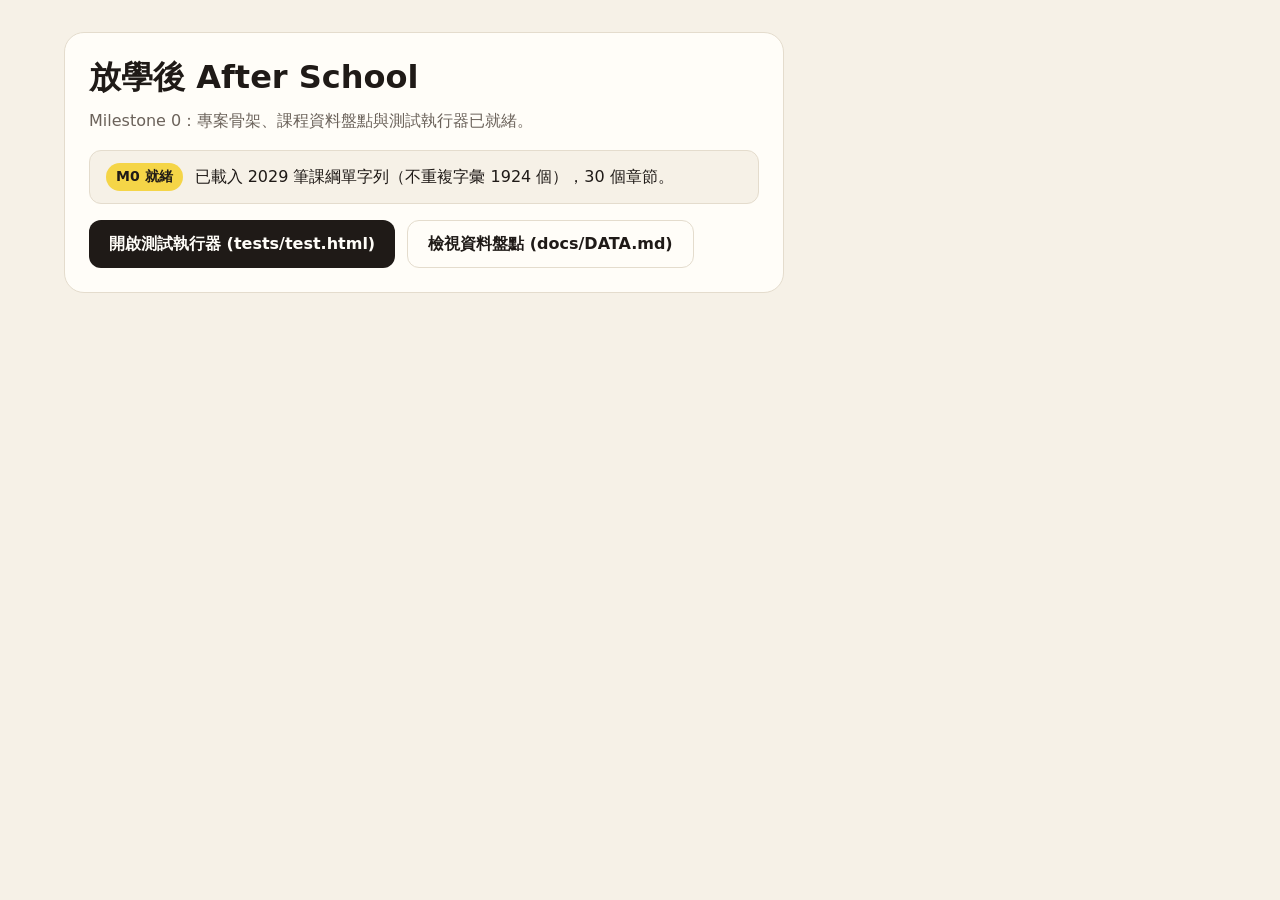
==== index.html @ 0b9426e1 "chore: setup M0 project structure, data audit, and test runner" ====
<!doctype html>
<html lang="zh-Hant">
<head>
  <meta charset="utf-8">
  <meta name="viewport" content="width=device-width, initial-scale=1">
  <title>放學後 After School</title>
  <style>
    :root {
      --bg: #F6F1E7;
      --surface: #FFFDF8;
      --ink: #1F1A17;
      --muted: #6B625A;
      --line: #E4DCCD;
      --highlight: #F5D547;
      --correct: #2F7A4B;
      --wrong: #C2412D;
    }

    *, *::before, *::after {
      box-sizing: border-box;
    }

    body {
      margin: 0;
      min-height: 100dvh;
      background: var(--bg);
      color: var(--ink);
      font-family: system-ui, "Noto Sans TC", "Microsoft JhengHei", "PingFang TC", sans-serif;
      font-size: 16px;
      line-height: 1.7;
    }

    .shell {
      width: 100%;
      max-width: 1200px;
      margin: 0 auto;
      padding: 24px 16px 48px;
    }

    .card {
      background: var(--surface);
      border: 1px solid var(--line);
      border-radius: 20px;
      padding: 24px;
      max-width: 720px;
    }

    h1 {
      margin: 0 0 8px;
      font-size: clamp(24px, 3vw, 32px);
      line-height: 1.3;
      text-wrap: balance;
    }

    .muted {
      color: var(--muted);
      margin: 0 0 16px;
    }

    .status-row {
      display: flex;
      flex-wrap: wrap;
      gap: 12px;
      align-items: center;
      padding: 12px 16px;
      border: 1px solid var(--line);
      border-radius: 12px;
      margin-bottom: 16px;
      background: var(--bg);
    }

    .badge {
      display: inline-block;
      padding: 2px 10px;
      border-radius: 999px;
      font-size: 14px;
      font-weight: 600;
      background: var(--highlight);
      color: var(--ink);
    }

    .actions {
      display: flex;
      flex-wrap: wrap;
      gap: 12px;
      margin-top: 16px;
    }

    a.btn {
      display: inline-flex;
      align-items: center;
      min-height: 48px;
      padding: 0 20px;
      border-radius: 12px;
      font-weight: 600;
      text-decoration: none;
      background: var(--ink);
      color: var(--surface);
    }

    a.btn.secondary {
      background: transparent;
      color: var(--ink);
      border: 1px solid var(--line);
    }

    a.btn:focus-visible {
      outline: 3px solid var(--highlight);
      outline-offset: 2px;
    }

    @media (min-width: 768px) {
      .shell {
        padding: 32px 24px 64px;
      }
    }
  </style>
</head>
<body>
  <main id="app" class="shell">
    <section class="card">
      <h1>放學後 After School</h1>
      <p class="muted">放學後，才是真正的英文課。正在載入課程資料…</p>
    </section>
  </main>

  <script src="./data/english-2000-data.js"></script>
  <script type="module" src="./js/main.js"></script>
</body>
</html>
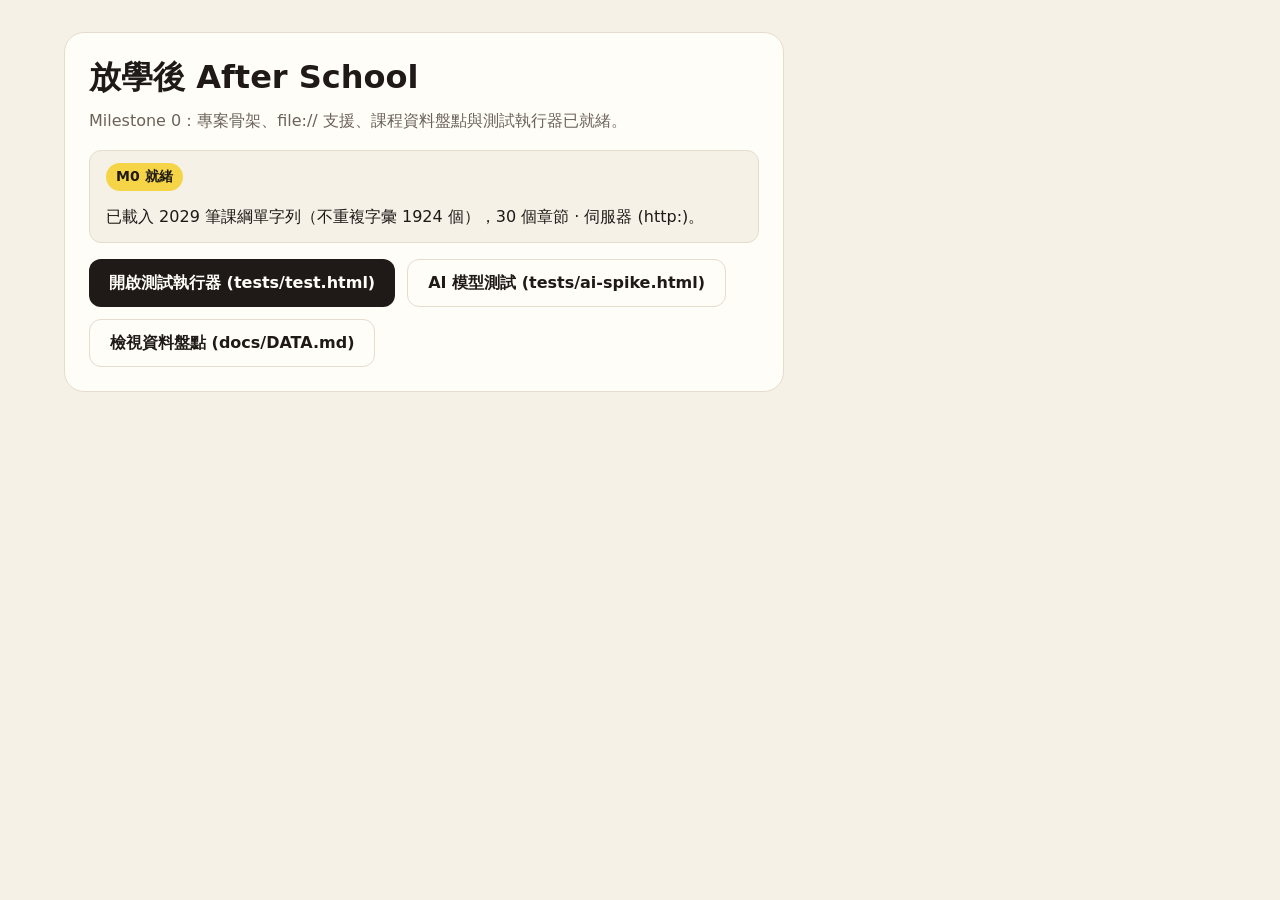
==== commit 0fd3b63c: "refactor: support file:// double-click loading and add Blob Worker AI cache spike" ====
--- a/index.html
+++ b/index.html
@@ -125,6 +125,6 @@
   </main>
 
   <script src="./data/english-2000-data.js"></script>
-  <script type="module" src="./js/main.js"></script>
+  <script src="./js/main.js"></script>
 </body>
 </html>
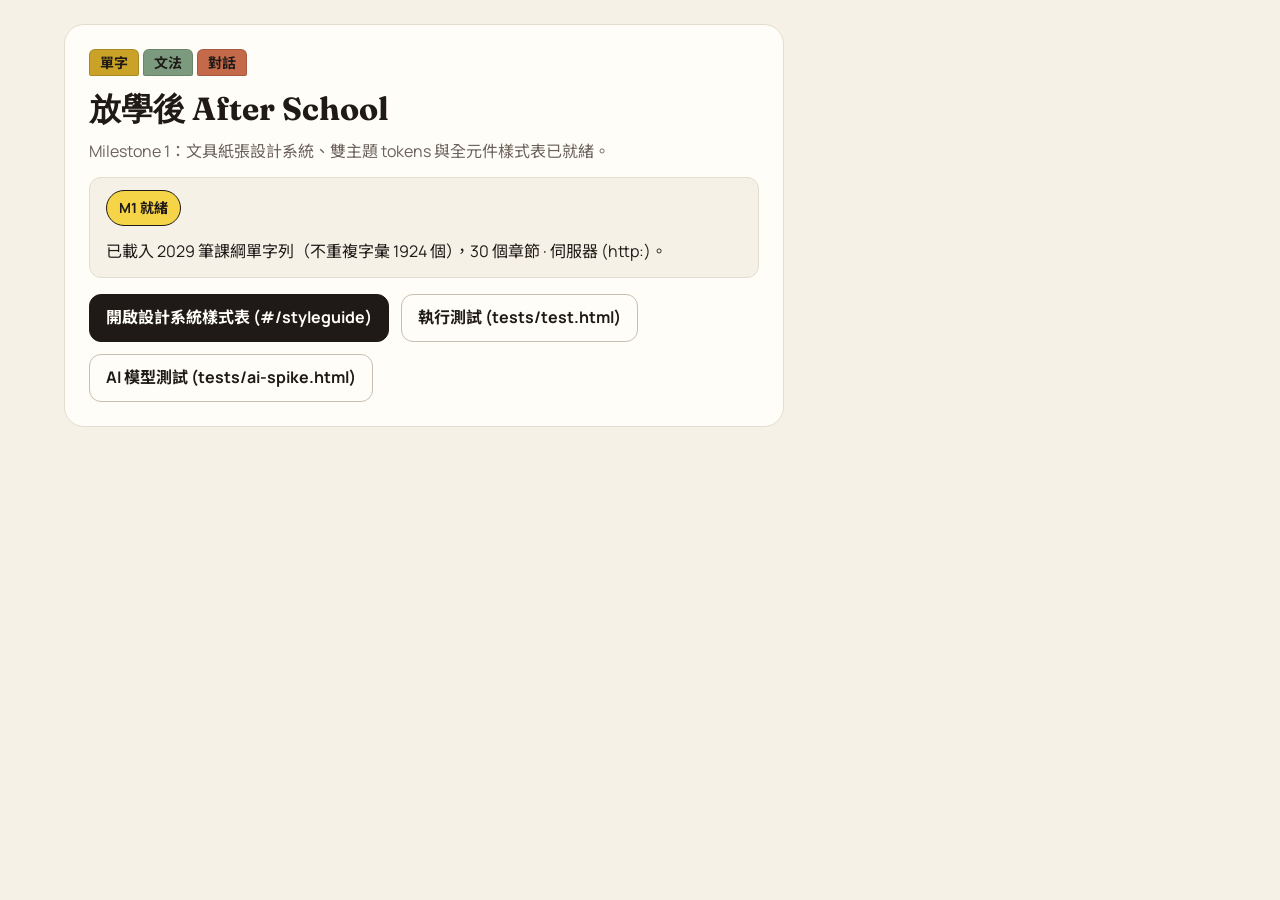
==== commit 396085e8: "feat(m1): implement stationery design system, dual themes, components, and #/styleguide" ====
--- a/index.html
+++ b/index.html
@@ -1,130 +1,29 @@
 <!doctype html>
-<html lang="zh-Hant">
+<html lang="zh-Hant" data-theme="light">
 <head>
   <meta charset="utf-8">
   <meta name="viewport" content="width=device-width, initial-scale=1">
   <title>放學後 After School</title>
-  <style>
-    :root {
-      --bg: #F6F1E7;
-      --surface: #FFFDF8;
-      --ink: #1F1A17;
-      --muted: #6B625A;
-      --line: #E4DCCD;
-      --highlight: #F5D547;
-      --correct: #2F7A4B;
-      --wrong: #C2412D;
-    }
-
-    *, *::before, *::after {
-      box-sizing: border-box;
-    }
-
-    body {
-      margin: 0;
-      min-height: 100dvh;
-      background: var(--bg);
-      color: var(--ink);
-      font-family: system-ui, "Noto Sans TC", "Microsoft JhengHei", "PingFang TC", sans-serif;
-      font-size: 16px;
-      line-height: 1.7;
-    }
-
-    .shell {
-      width: 100%;
-      max-width: 1200px;
-      margin: 0 auto;
-      padding: 24px 16px 48px;
-    }
-
-    .card {
-      background: var(--surface);
-      border: 1px solid var(--line);
-      border-radius: 20px;
-      padding: 24px;
-      max-width: 720px;
-    }
-
-    h1 {
-      margin: 0 0 8px;
-      font-size: clamp(24px, 3vw, 32px);
-      line-height: 1.3;
-      text-wrap: balance;
-    }
-
-    .muted {
-      color: var(--muted);
-      margin: 0 0 16px;
-    }
-
-    .status-row {
-      display: flex;
-      flex-wrap: wrap;
-      gap: 12px;
-      align-items: center;
-      padding: 12px 16px;
-      border: 1px solid var(--line);
-      border-radius: 12px;
-      margin-bottom: 16px;
-      background: var(--bg);
-    }
-
-    .badge {
-      display: inline-block;
-      padding: 2px 10px;
-      border-radius: 999px;
-      font-size: 14px;
-      font-weight: 600;
-      background: var(--highlight);
-      color: var(--ink);
-    }
-
-    .actions {
-      display: flex;
-      flex-wrap: wrap;
-      gap: 12px;
-      margin-top: 16px;
-    }
-
-    a.btn {
-      display: inline-flex;
-      align-items: center;
-      min-height: 48px;
-      padding: 0 20px;
-      border-radius: 12px;
-      font-weight: 600;
-      text-decoration: none;
-      background: var(--ink);
-      color: var(--surface);
-    }
-
-    a.btn.secondary {
-      background: transparent;
-      color: var(--ink);
-      border: 1px solid var(--line);
-    }
-
-    a.btn:focus-visible {
-      outline: 3px solid var(--highlight);
-      outline-offset: 2px;
-    }
-
-    @media (min-width: 768px) {
-      .shell {
-        padding: 32px 24px 64px;
-      }
-    }
-  </style>
+  <link rel="preconnect" href="https://fonts.googleapis.com">
+  <link rel="preconnect" href="https://fonts.gstatic.com" crossorigin>
+  <link rel="stylesheet" href="https://fonts.googleapis.com/css2?family=Fraunces:opsz,wght@9..144,700&family=JetBrains+Mono:wght@400;700&family=LXGW+WenKai+TC:wght@400;700&family=Manrope:wght@400;700&family=Noto+Sans+TC:wght@400;700&family=Noto+Sans:wght@400;700&display=swap">
+  <link rel="stylesheet" href="./css/tokens.css">
+  <link rel="stylesheet" href="./css/base.css">
+  <link rel="stylesheet" href="./css/components.css">
+  <link rel="stylesheet" href="./css/pages/styleguide.css">
 </head>
 <body>
-  <main id="app" class="shell">
-    <section class="card">
-      <h1>放學後 After School</h1>
-      <p class="muted">放學後，才是真正的英文課。正在載入課程資料…</p>
-    </section>
-  </main>
+  <div id="app"></div>
 
   <script src="./data/english-2000-data.js"></script>
+  <script src="./js/util/dom.js"></script>
+  <script src="./js/ui/icons.js"></script>
+  <script src="./js/ui/toast.js"></script>
+  <script src="./js/ui/modal.js"></script>
+  <script src="./js/ui/stamp.js"></script>
+  <script src="./js/ui/flashcard.js"></script>
+  <script src="./js/ui/keyboard.js"></script>
+  <script src="./js/pages/styleguide.js"></script>
   <script src="./js/main.js"></script>
 </body>
 </html>
--- a/css/tokens.css
+++ b/css/tokens.css
@@ -0,0 +1,127 @@
+:root {
+  /* Palette — Afternoon (light, default) */
+  --bg: #F6F1E7;
+  --surface: #FFFDF8;
+  --ink: #1F1A17;
+  --muted: #6B625A;
+  --line: #E4DCCD;
+  --line-strong: #C9BFAE;
+  --highlight: #F5D547;
+  --correct: #2F7A4B;
+  --wrong: #C2412D;
+
+  /* Contrast-safe foreground pairings */
+  --on-ink: #FFFDF8;
+  --on-highlight: #1F1A17;
+  --on-wrong: #FFFDF8;
+  --on-tab: #1F1A17;
+  --paper-rule: rgba(107, 98, 90, 0.16);
+  --backdrop: rgba(31, 26, 23, 0.45);
+
+  /* Skill index tabs (small labels only, never large fills) */
+  --tab-vocab: #C9A227;
+  --tab-grammar: #7C9A7E;
+  --tab-dialogue: #C46A4A;
+
+  /* Typography */
+  --font-display: "Fraunces", Georgia, serif;
+  --font-sans: "Manrope", "Noto Sans TC", system-ui, "Microsoft JhengHei", "PingFang TC", sans-serif;
+  --font-zh-card: "LXGW WenKai TC", "Noto Sans TC", "Microsoft JhengHei", "PingFang TC", sans-serif;
+  --font-mono: "JetBrains Mono", ui-monospace, SFMono-Regular, Menlo, Consolas, monospace;
+  --font-ipa: "Noto Sans", system-ui, sans-serif;
+
+  /* Type scale */
+  --text-display: clamp(40px, 5vw, 56px);
+  --text-h1: clamp(24px, 3vw, 32px);
+  --text-h2: clamp(20px, 2.4vw, 24px);
+  --text-body: 16px;
+  --text-small: 14px;
+
+  /* Spacing scale (multiples of 4) */
+  --space-1: 4px;
+  --space-2: 8px;
+  --space-3: 12px;
+  --space-4: 16px;
+  --space-6: 24px;
+  --space-8: 32px;
+  --space-12: 48px;
+  --space-16: 64px;
+
+  /* Radii (concentric: outer 20px - 8px padding = 12px inner) */
+  --radius-sm: 8px;
+  --radius-md: 12px;
+  --radius-lg: 20px;
+  --radius-pill: 999px;
+
+  /* Shadows (one top light source; replaced by 1px border in dark mode) */
+  --shadow-1: 0 2px 6px rgba(31, 26, 23, 0.06), 0 1px 2px rgba(31, 26, 23, 0.04);
+  --shadow-2: 0 8px 20px rgba(31, 26, 23, 0.08), 0 2px 6px rgba(31, 26, 23, 0.05);
+  --shadow-3: 0 16px 36px rgba(31, 26, 23, 0.14), 0 4px 12px rgba(31, 26, 23, 0.06);
+
+  /* Motion */
+  --dur-fast: 150ms;
+  --dur-med: 250ms;
+  --dur-slow: 400ms;
+  --ease-out: cubic-bezier(0.2, 0.8, 0.2, 1);
+
+  /* Layers (none above 100) */
+  --z-base: 1;
+  --z-nav: 20;
+  --z-sticky: 30;
+  --z-modal: 60;
+  --z-toast: 80;
+
+  color-scheme: light;
+}
+
+:root[data-theme="dark"] {
+  --bg: #1B1916;
+  --surface: #25221E;
+  --ink: #EDE6D9;
+  --muted: #A39A8E;
+  --line: #3A352F;
+  --line-strong: #524B42;
+  --highlight: #F5D547;
+  --correct: #6CC08A;
+  --wrong: #F07A64;
+
+  --on-ink: #25221E;
+  --on-highlight: #1F1A17;
+  --on-wrong: #1B1916;
+  --on-tab: #1F1A17;
+  --paper-rule: rgba(163, 154, 142, 0.16);
+  --backdrop: rgba(12, 10, 9, 0.72);
+
+  --shadow-1: 0 0 0 1px var(--line-strong);
+  --shadow-2: 0 0 0 1px var(--line-strong);
+  --shadow-3: 0 0 0 1px var(--line-strong);
+
+  color-scheme: dark;
+}
+
+@media (prefers-color-scheme: dark) {
+  :root:not([data-theme="light"]) {
+    --bg: #1B1916;
+    --surface: #25221E;
+    --ink: #EDE6D9;
+    --muted: #A39A8E;
+    --line: #3A352F;
+    --line-strong: #524B42;
+    --highlight: #F5D547;
+    --correct: #6CC08A;
+    --wrong: #F07A64;
+
+    --on-ink: #25221E;
+    --on-highlight: #1F1A17;
+    --on-wrong: #1B1916;
+    --on-tab: #1F1A17;
+    --paper-rule: rgba(163, 154, 142, 0.16);
+    --backdrop: rgba(12, 10, 9, 0.72);
+
+    --shadow-1: 0 0 0 1px var(--line-strong);
+    --shadow-2: 0 0 0 1px var(--line-strong);
+    --shadow-3: 0 0 0 1px var(--line-strong);
+
+    color-scheme: dark;
+  }
+}
--- a/css/base.css
+++ b/css/base.css
@@ -0,0 +1,121 @@
+*, *::before, *::after {
+  box-sizing: border-box;
+}
+
+html {
+  -webkit-text-size-adjust: 100%;
+}
+
+body {
+  margin: 0;
+  min-height: 100dvh;
+  background-color: var(--bg);
+  color: var(--ink);
+  font-family: var(--font-sans);
+  font-size: var(--text-body);
+  font-weight: 400;
+  font-style: normal;
+  line-height: 1.7;
+  overflow-wrap: anywhere;
+}
+
+h1, h2, h3, h4 {
+  margin: 0 0 var(--space-2);
+  font-weight: 700;
+  font-style: normal;
+  line-height: 1.3;
+  text-wrap: balance;
+}
+
+h1 {
+  font-family: var(--font-display);
+  font-size: var(--text-h1);
+}
+
+h2 {
+  font-size: var(--text-h2);
+}
+
+p {
+  margin: 0 0 var(--space-3);
+  text-wrap: pretty;
+}
+
+a {
+  color: var(--ink);
+}
+
+img, svg {
+  display: block;
+  max-width: 100%;
+}
+
+button, input, select, textarea {
+  font-family: inherit;
+  font-size: var(--text-body);
+  font-style: normal;
+}
+
+:focus-visible {
+  outline: 3px solid var(--highlight);
+  outline-offset: 2px;
+}
+
+.app-container {
+  width: 100%;
+  max-width: 1200px;
+  margin: 0 auto;
+  padding: var(--space-4) var(--space-4) var(--space-12);
+}
+
+@media (min-width: 640px) {
+  .app-container {
+    padding: var(--space-6) var(--space-6) var(--space-16);
+  }
+}
+
+.sr-only {
+  position: absolute;
+  width: 1px;
+  height: 1px;
+  padding: 0;
+  margin: -1px;
+  overflow: hidden;
+  clip: rect(0, 0, 0, 0);
+  white-space: nowrap;
+  border: 0;
+}
+
+.mono {
+  font-family: var(--font-mono);
+  font-variant-numeric: tabular-nums;
+}
+
+.text-muted {
+  color: var(--muted);
+}
+
+.text-small {
+  font-size: var(--text-small);
+}
+
+.icon {
+  width: 20px;
+  height: 20px;
+  flex: 0 0 20px;
+}
+
+.icon-sm {
+  width: 16px;
+  height: 16px;
+  flex: 0 0 16px;
+}
+
+@media (prefers-reduced-motion: reduce) {
+  *, *::before, *::after {
+    animation-duration: 0.01ms !important;
+    animation-iteration-count: 1 !important;
+    transition-duration: 0.01ms !important;
+    scroll-behavior: auto !important;
+  }
+}
--- a/css/components.css
+++ b/css/components.css
@@ -0,0 +1,787 @@
+/* Buttons */
+.btn {
+  position: relative;
+  display: inline-flex;
+  align-items: center;
+  justify-content: center;
+  gap: var(--space-2);
+  min-height: 48px;
+  padding: 0 var(--space-4);
+  border-radius: var(--radius-md);
+  border: 1px solid transparent;
+  font-size: var(--text-body);
+  font-weight: 700;
+  line-height: 1.2;
+  text-decoration: none;
+  cursor: pointer;
+  user-select: none;
+  transition: background-color var(--dur-fast) var(--ease-out),
+              border-color var(--dur-fast) var(--ease-out),
+              color var(--dur-fast) var(--ease-out),
+              transform var(--dur-fast) var(--ease-out);
+}
+
+.btn:active:not(:disabled),
+.btn.is-active:not(:disabled) {
+  transform: translateY(1px);
+}
+
+.btn:disabled {
+  opacity: 0.45;
+  cursor: not-allowed;
+}
+
+.btn-primary {
+  background-color: var(--ink);
+  color: var(--on-ink);
+  border-color: var(--ink);
+}
+
+.btn-primary:hover:not(:disabled),
+.btn-primary.is-hover:not(:disabled) {
+  opacity: 0.88;
+}
+
+.btn-secondary {
+  background-color: var(--surface);
+  color: var(--ink);
+  border-color: var(--line-strong);
+}
+
+.btn-secondary:hover:not(:disabled),
+.btn-secondary.is-hover:not(:disabled) {
+  background-color: var(--bg);
+  border-color: var(--ink);
+}
+
+.btn-ghost {
+  background-color: transparent;
+  color: var(--ink);
+  border-color: transparent;
+}
+
+.btn-ghost:hover:not(:disabled),
+.btn-ghost.is-hover:not(:disabled) {
+  background-color: var(--line);
+}
+
+.btn-danger {
+  background-color: var(--wrong);
+  color: var(--on-wrong);
+  border-color: var(--wrong);
+}
+
+.btn-danger:hover:not(:disabled),
+.btn-danger.is-hover:not(:disabled) {
+  opacity: 0.9;
+}
+
+.btn-icon {
+  min-width: 48px;
+  padding: 0 var(--space-3);
+}
+
+.btn.is-focus-preview {
+  outline: 3px solid var(--highlight);
+  outline-offset: 2px;
+}
+
+.btn.is-loading {
+  cursor: wait;
+}
+
+.btn.is-loading .btn-label {
+  visibility: hidden;
+}
+
+.btn-spinner {
+  position: absolute;
+  width: 18px;
+  height: 18px;
+  border: 2px solid currentColor;
+  border-right-color: transparent;
+  border-radius: var(--radius-pill);
+  animation: spin 700ms linear infinite;
+}
+
+@keyframes spin {
+  to { transform: rotate(360deg); }
+}
+
+/* Skill index tabs */
+.skill-tabs {
+  display: inline-flex;
+  flex-wrap: wrap;
+  gap: var(--space-1);
+}
+
+.skill-tab {
+  display: inline-flex;
+  align-items: center;
+  padding: 2px 10px;
+  border-radius: 6px 6px 2px 2px;
+  font-size: var(--text-small);
+  font-weight: 700;
+  line-height: 1.5;
+  color: var(--on-tab);
+  border: 1px solid rgba(31, 26, 23, 0.18);
+}
+
+.skill-tab--vocab { background-color: var(--tab-vocab); }
+.skill-tab--grammar { background-color: var(--tab-grammar); }
+.skill-tab--dialogue { background-color: var(--tab-dialogue); }
+
+/* Paper surface & Flashcard */
+.surface-card {
+  background-color: var(--surface);
+  border: 1px solid var(--line);
+  border-radius: var(--radius-lg);
+  padding: var(--space-6);
+}
+
+.flashcard-scene {
+  perspective: 1100px;
+  width: 100%;
+  max-width: 520px;
+}
+
+.flashcard {
+  position: relative;
+  width: 100%;
+  min-height: 320px;
+  transform-style: preserve-3d;
+  transition: transform var(--dur-slow) var(--ease-out);
+  cursor: pointer;
+}
+
+.flashcard.is-flipped {
+  transform: rotateY(180deg);
+}
+
+.flashcard-face {
+  position: absolute;
+  inset: 0;
+  backface-visibility: hidden;
+  -webkit-backface-visibility: hidden;
+  background-color: var(--surface);
+  border: 1px solid var(--line);
+  border-radius: var(--radius-lg);
+  box-shadow: var(--shadow-2);
+  padding: var(--space-6) var(--space-6) var(--space-4);
+  display: flex;
+  flex-direction: column;
+  justify-content: space-between;
+  overflow: hidden;
+  background-image: url("data:image/svg+xml,%3Csvg xmlns='http://www.w3.org/2000/svg' width='120' height='32'%3E%3Cline x1='0' y1='31' x2='120' y2='31' stroke='%236B625A' stroke-opacity='0.14' stroke-width='1'/%3E%3C/svg%3E");
+  background-repeat: repeat;
+}
+
+.flashcard-face::after {
+  content: "";
+  position: absolute;
+  inset: 0;
+  pointer-events: none;
+  opacity: 0.04;
+  background-image: url("data:image/svg+xml,%3Csvg xmlns='http://www.w3.org/2000/svg' width='140' height='140'%3E%3Cfilter id='g'%3E%3CfeTurbulence type='fractalNoise' baseFrequency='0.85' numOctaves='2' stitchTiles='stitch'/%3E%3C/filter%3E%3Crect width='140' height='140' filter='url(%23g)'/%3E%3C/svg%3E");
+}
+
+.flashcard-face--back {
+  transform: rotateY(180deg);
+}
+
+.flashcard-ring-hole {
+  position: absolute;
+  top: var(--space-4);
+  left: var(--space-4);
+  width: 18px;
+  height: 18px;
+  border-radius: var(--radius-pill);
+  background-color: var(--bg);
+  border: 2px solid var(--line-strong);
+}
+
+.flashcard-head {
+  display: flex;
+  align-items: center;
+  justify-content: flex-end;
+  gap: var(--space-2);
+  min-height: 28px;
+  padding-left: var(--space-6);
+}
+
+.flashcard-center {
+  display: flex;
+  flex-direction: column;
+  align-items: center;
+  justify-content: center;
+  text-align: center;
+  gap: var(--space-2);
+  padding: var(--space-3) 0;
+}
+
+.flashcard-word {
+  font-family: var(--font-display);
+  font-size: var(--text-display);
+  font-weight: 700;
+  line-height: 1.15;
+  margin: 0;
+  max-width: 100%;
+  overflow-wrap: anywhere;
+}
+
+.flashcard-ipa {
+  font-family: var(--font-ipa);
+  font-size: var(--text-body);
+  color: var(--muted);
+}
+
+.flashcard-zh {
+  font-family: var(--font-zh-card);
+  font-size: clamp(24px, 3vw, 30px);
+  font-weight: 700;
+  line-height: 1.5;
+}
+
+.flashcard-pos {
+  display: inline-block;
+  padding: 2px 10px;
+  border-radius: var(--radius-pill);
+  border: 1px solid var(--line-strong);
+  font-size: var(--text-small);
+  font-family: var(--font-mono);
+  color: var(--muted);
+}
+
+.flashcard-example {
+  font-size: var(--text-small);
+  color: var(--ink);
+  max-width: 44ch;
+}
+
+.flashcard-example-zh {
+  font-size: var(--text-small);
+  color: var(--muted);
+}
+
+.flashcard-tip {
+  font-size: var(--text-small);
+  padding: var(--space-2) var(--space-3);
+  border-radius: var(--radius-sm);
+  background-color: var(--bg);
+  border: 1px solid var(--line);
+}
+
+.flashcard-foot {
+  display: flex;
+  align-items: center;
+  justify-content: space-between;
+  gap: var(--space-2);
+  border-top: 1px solid var(--line);
+  padding-top: var(--space-2);
+}
+
+.flashcard-audio {
+  display: inline-flex;
+  gap: var(--space-2);
+}
+
+/* Answer tiles & grading marks */
+.answer-tile {
+  position: relative;
+  display: flex;
+  align-items: center;
+  justify-content: space-between;
+  gap: var(--space-3);
+  width: 100%;
+  min-height: 52px;
+  padding: var(--space-3) var(--space-4);
+  border-radius: var(--radius-md);
+  border: 1px solid var(--line-strong);
+  background-color: var(--surface);
+  color: var(--ink);
+  font-size: var(--text-body);
+  font-weight: 700;
+  text-align: left;
+  cursor: pointer;
+  transition: background-color var(--dur-fast) var(--ease-out),
+              border-color var(--dur-fast) var(--ease-out);
+}
+
+.answer-tile:hover:not(:disabled) {
+  border-color: var(--ink);
+}
+
+.answer-tile.is-selected {
+  background-color: var(--highlight);
+  color: var(--on-highlight);
+  border-color: var(--ink);
+}
+
+.answer-tile.is-correct {
+  border-color: var(--correct);
+}
+
+.answer-tile.is-wrong {
+  border-color: var(--wrong);
+}
+
+.answer-tile:disabled {
+  opacity: 0.6;
+  cursor: not-allowed;
+}
+
+.grade-mark {
+  display: inline-flex;
+  align-items: center;
+  justify-content: center;
+  width: 28px;
+  height: 28px;
+  flex: 0 0 28px;
+}
+
+.grade-circle-svg {
+  width: 28px;
+  height: 28px;
+  color: var(--correct);
+}
+
+.grade-circle-path {
+  fill: none;
+  stroke: currentColor;
+  stroke-width: 2.8;
+  stroke-linecap: round;
+  stroke-dasharray: 82;
+  stroke-dashoffset: 82;
+  animation: draw-circle 350ms var(--ease-out) forwards;
+}
+
+@keyframes draw-circle {
+  to { stroke-dashoffset: 0; }
+}
+
+.grade-cross {
+  color: var(--wrong);
+  font-weight: 700;
+  font-size: 20px;
+  line-height: 1;
+}
+
+/* Form inputs */
+.field {
+  display: flex;
+  flex-direction: column;
+  gap: var(--space-1);
+}
+
+.field-label {
+  font-size: var(--text-small);
+  font-weight: 700;
+}
+
+.input {
+  width: 100%;
+  min-height: 48px;
+  padding: var(--space-2) var(--space-3);
+  border-radius: var(--radius-sm);
+  border: 1px solid var(--line-strong);
+  background-color: var(--surface);
+  color: var(--ink);
+  font-size: var(--text-body);
+}
+
+.input:disabled {
+  background-color: var(--bg);
+  color: var(--muted);
+  cursor: not-allowed;
+}
+
+.input.is-error {
+  border-color: var(--wrong);
+}
+
+.field-msg {
+  min-height: 24px;
+  font-size: var(--text-small);
+  color: var(--muted);
+}
+
+.field-msg.is-error {
+  color: var(--wrong);
+}
+
+.field-msg.is-valid {
+  color: var(--correct);
+}
+
+/* Chips, switches, tabs, progress, skeleton */
+.chip {
+  display: inline-flex;
+  align-items: center;
+  gap: var(--space-1);
+  min-height: 36px;
+  padding: 0 var(--space-3);
+  border-radius: var(--radius-pill);
+  border: 1px solid var(--line-strong);
+  background-color: var(--surface);
+  color: var(--ink);
+  font-size: var(--text-small);
+  font-weight: 700;
+  cursor: pointer;
+}
+
+.chip.is-selected {
+  background-color: var(--highlight);
+  color: var(--on-highlight);
+  border-color: var(--ink);
+}
+
+.chip:disabled {
+  opacity: 0.45;
+  cursor: not-allowed;
+}
+
+.switch-row {
+  display: inline-flex;
+  align-items: center;
+  gap: var(--space-3);
+  min-height: 48px;
+  cursor: pointer;
+}
+
+.switch-input {
+  position: absolute;
+  opacity: 0;
+  width: 1px;
+  height: 1px;
+}
+
+.switch-track {
+  position: relative;
+  width: 48px;
+  height: 28px;
+  border-radius: var(--radius-pill);
+  background-color: var(--line-strong);
+  border: 1px solid var(--line-strong);
+  transition: background-color var(--dur-fast) var(--ease-out);
+  flex: 0 0 48px;
+}
+
+.switch-thumb {
+  position: absolute;
+  top: 2px;
+  left: 2px;
+  width: 22px;
+  height: 22px;
+  border-radius: var(--radius-pill);
+  background-color: var(--surface);
+  transition: transform var(--dur-fast) var(--ease-out);
+}
+
+.switch-input:checked + .switch-track {
+  background-color: var(--correct);
+  border-color: var(--correct);
+}
+
+.switch-input:checked + .switch-track .switch-thumb {
+  transform: translateX(20px);
+}
+
+.switch-input:focus-visible + .switch-track {
+  outline: 3px solid var(--highlight);
+  outline-offset: 2px;
+}
+
+.switch-input:disabled + .switch-track {
+  opacity: 0.45;
+}
+
+.tabs {
+  display: flex;
+  flex-wrap: wrap;
+  gap: var(--space-2);
+  border-bottom: 1px solid var(--line);
+}
+
+.tab-btn {
+  min-height: 44px;
+  padding: var(--space-2) var(--space-4);
+  border: 0;
+  border-bottom: 3px solid transparent;
+  background: transparent;
+  color: var(--muted);
+  font-weight: 700;
+  cursor: pointer;
+}
+
+.tab-btn[aria-selected="true"] {
+  color: var(--ink);
+  border-bottom-color: var(--ink);
+  background-color: var(--highlight);
+  color: var(--on-highlight);
+  border-radius: var(--radius-sm) var(--radius-sm) 0 0;
+}
+
+.progress {
+  width: 100%;
+  height: 12px;
+  border-radius: var(--radius-pill);
+  background-color: var(--line);
+  overflow: hidden;
+}
+
+.progress-fill {
+  height: 100%;
+  background-color: var(--ink);
+  transition: width var(--dur-med) var(--ease-out);
+}
+
+.skeleton {
+  background-color: var(--line);
+  border-radius: var(--radius-sm);
+  animation: pulse-opacity 1.4s ease-in-out infinite;
+}
+
+.skeleton-line {
+  height: 18px;
+  margin-bottom: var(--space-2);
+}
+
+.skeleton-card {
+  height: 160px;
+  border-radius: var(--radius-lg);
+}
+
+@keyframes pulse-opacity {
+  0%, 100% { opacity: 0.45; }
+  50% { opacity: 0.85; }
+}
+
+/* Stamp */
+.stamp {
+  display: inline-flex;
+  flex-direction: column;
+  align-items: center;
+  justify-content: center;
+  width: 112px;
+  height: 112px;
+  border-radius: var(--radius-pill);
+  border: 3px solid var(--wrong);
+  color: var(--wrong);
+  font-family: var(--font-display);
+  font-weight: 700;
+  text-align: center;
+  padding: var(--space-2);
+  transform: rotate(-8deg);
+  box-shadow: inset 0 0 0 2px var(--wrong);
+  user-select: none;
+}
+
+.stamp.is-animate {
+  animation: stamp-press 320ms var(--ease-out);
+}
+
+@keyframes stamp-press {
+  0% { opacity: 0; transform: scale(1.3) rotate(-8deg); }
+  100% { opacity: 1; transform: scale(1) rotate(-8deg); }
+}
+
+.stamp-sub {
+  font-family: var(--font-mono);
+  font-size: 12px;
+  letter-spacing: 0.04em;
+}
+
+/* AI Panel */
+.ai-panel {
+  background-color: var(--surface);
+  border: 1px solid var(--line);
+  border-radius: var(--radius-lg);
+  padding: var(--space-4);
+  display: flex;
+  flex-direction: column;
+  gap: var(--space-3);
+}
+
+.ai-panel-head {
+  display: flex;
+  flex-wrap: wrap;
+  align-items: center;
+  justify-content: space-between;
+  gap: var(--space-2);
+}
+
+.ai-source-badge {
+  display: inline-flex;
+  align-items: center;
+  padding: 2px 10px;
+  border-radius: var(--radius-pill);
+  border: 1px solid var(--line-strong);
+  font-family: var(--font-mono);
+  font-size: var(--text-small);
+  color: var(--muted);
+}
+
+.ai-panel-body {
+  margin: 0;
+  min-height: 48px;
+  white-space: pre-wrap;
+}
+
+.ai-disclaimer {
+  margin: 0;
+  font-size: var(--text-small);
+  color: var(--muted);
+  border-top: 1px solid var(--line);
+  padding-top: var(--space-2);
+}
+
+/* In-game keyboard */
+.game-keyboard {
+  display: flex;
+  flex-direction: column;
+  gap: var(--space-2);
+  width: 100%;
+  max-width: 560px;
+}
+
+.kb-row {
+  display: flex;
+  justify-content: center;
+  gap: var(--space-1);
+}
+
+.kb-key {
+  position: relative;
+  flex: 1 1 0;
+  min-width: 26px;
+  max-width: 48px;
+  min-height: 44px;
+  padding: 0 var(--space-1);
+  border-radius: var(--radius-sm);
+  border: 1px solid var(--line-strong);
+  background-color: var(--surface);
+  color: var(--ink);
+  font-family: var(--font-mono);
+  font-size: var(--text-body);
+  font-weight: 700;
+  text-transform: uppercase;
+  cursor: pointer;
+}
+
+.kb-key--wide {
+  flex: 1.7 1 0;
+  max-width: 88px;
+  font-size: var(--text-small);
+}
+
+.kb-key.is-rotten {
+  background-color: var(--bg);
+  color: var(--wrong);
+  border-color: var(--wrong);
+  text-decoration: line-through;
+  cursor: not-allowed;
+}
+
+/* Screen 4-state helper */
+.state-box {
+  background-color: var(--surface);
+  border: 1px solid var(--line);
+  border-radius: var(--radius-lg);
+  padding: var(--space-6);
+  display: flex;
+  flex-direction: column;
+  align-items: flex-start;
+  gap: var(--space-3);
+}
+
+/* Toast stack */
+.toast-stack {
+  position: fixed;
+  left: var(--space-4);
+  right: var(--space-4);
+  bottom: calc(var(--space-4) + env(safe-area-inset-bottom));
+  z-index: var(--z-toast);
+  display: flex;
+  flex-direction: column;
+  gap: var(--space-2);
+  pointer-events: none;
+}
+
+@media (min-width: 640px) {
+  .toast-stack {
+    left: auto;
+    right: var(--space-6);
+    bottom: var(--space-6);
+    width: 360px;
+  }
+}
+
+.toast {
+  pointer-events: auto;
+  display: flex;
+  align-items: center;
+  justify-content: space-between;
+  gap: var(--space-3);
+  padding: var(--space-3) var(--space-4);
+  border-radius: var(--radius-md);
+  background-color: var(--ink);
+  color: var(--on-ink);
+  box-shadow: var(--shadow-2);
+  font-size: var(--text-small);
+  font-weight: 700;
+}
+
+.toast-action {
+  min-height: 36px;
+  padding: 0 var(--space-3);
+  border-radius: var(--radius-sm);
+  border: 1px solid var(--highlight);
+  background-color: var(--highlight);
+  color: var(--on-highlight);
+  font-size: var(--text-small);
+  font-weight: 700;
+  cursor: pointer;
+}
+
+/* Modal */
+.modal-backdrop {
+  position: fixed;
+  inset: 0;
+  z-index: var(--z-modal);
+  background-color: var(--backdrop);
+  display: flex;
+  align-items: center;
+  justify-content: center;
+  padding: var(--space-4);
+}
+
+.modal-backdrop[hidden] {
+  display: none;
+}
+
+.modal-dialog {
+  width: 100%;
+  max-width: 480px;
+  background-color: var(--surface);
+  color: var(--ink);
+  border: 1px solid var(--line-strong);
+  border-radius: var(--radius-lg);
+  box-shadow: var(--shadow-3);
+  padding: var(--space-6);
+}
+
+.modal-head {
+  display: flex;
+  align-items: center;
+  justify-content: space-between;
+  gap: var(--space-3);
+  margin-bottom: var(--space-3);
+}
+
+.modal-foot {
+  display: flex;
+  flex-wrap: wrap;
+  justify-content: flex-end;
+  gap: var(--space-2);
+  margin-top: var(--space-4);
+}
--- a/css/pages/styleguide.css
+++ b/css/pages/styleguide.css
@@ -0,0 +1,87 @@
+.sg-header {
+  display: flex;
+  flex-wrap: wrap;
+  align-items: center;
+  justify-content: space-between;
+  gap: var(--space-4);
+  padding-bottom: var(--space-4);
+  border-bottom: 1px solid var(--line);
+  margin-bottom: var(--space-6);
+}
+
+.sg-toolbar {
+  display: flex;
+  flex-wrap: wrap;
+  align-items: center;
+  gap: var(--space-2);
+}
+
+.sg-section {
+  padding: var(--space-6) 0;
+  border-bottom: 1px solid var(--line);
+}
+
+.sg-section:last-child {
+  border-bottom: 0;
+}
+
+.sg-grid {
+  display: grid;
+  grid-template-columns: 1fr;
+  gap: var(--space-4);
+}
+
+@media (min-width: 640px) {
+  .sg-grid--2 {
+    grid-template-columns: repeat(2, minmax(0, 1fr));
+  }
+}
+
+@media (min-width: 1024px) {
+  .sg-grid--3 {
+    grid-template-columns: repeat(3, minmax(0, 1fr));
+  }
+}
+
+.sg-row {
+  display: flex;
+  flex-wrap: wrap;
+  align-items: center;
+  gap: var(--space-3);
+}
+
+.sg-swatch {
+  display: flex;
+  align-items: center;
+  justify-content: space-between;
+  gap: var(--space-3);
+  padding: var(--space-3);
+  border-radius: var(--radius-md);
+  border: 1px solid var(--line);
+  background-color: var(--surface);
+}
+
+.sg-swatch-chip {
+  width: 40px;
+  height: 40px;
+  border-radius: var(--radius-sm);
+  border: 1px solid var(--line-strong);
+  flex: 0 0 40px;
+}
+
+.sg-state-table {
+  display: grid;
+  grid-template-columns: repeat(auto-fit, minmax(150px, 1fr));
+  gap: var(--space-3);
+}
+
+.sg-state-cell {
+  display: flex;
+  flex-direction: column;
+  align-items: flex-start;
+  gap: var(--space-2);
+  padding: var(--space-3);
+  border: 1px solid var(--line);
+  border-radius: var(--radius-md);
+  background-color: var(--surface);
+}
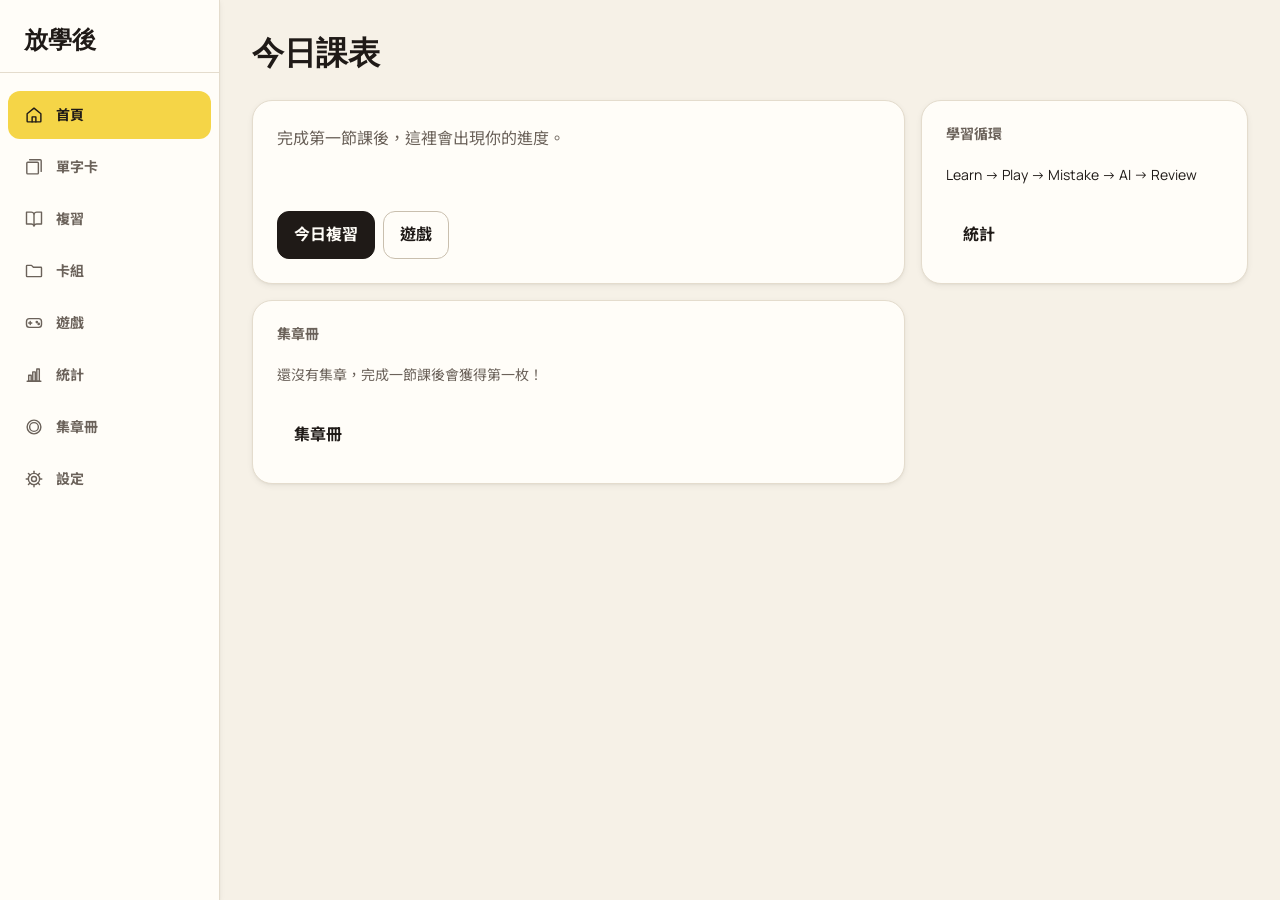
==== commit 58907714: "feat(m2): app shell, router, i18n, event bus, and storage layer" ====
--- a/index.html
+++ b/index.html
@@ -4,26 +4,91 @@
   <meta charset="utf-8">
   <meta name="viewport" content="width=device-width, initial-scale=1">
   <title>放學後 After School</title>
+  <meta name="description" content="放學後，才是真正的英文課。瀏覽器端英語學習網站。">
   <link rel="preconnect" href="https://fonts.googleapis.com">
   <link rel="preconnect" href="https://fonts.gstatic.com" crossorigin>
   <link rel="stylesheet" href="https://fonts.googleapis.com/css2?family=Fraunces:opsz,wght@9..144,700&family=JetBrains+Mono:wght@400;700&family=LXGW+WenKai+TC:wght@400;700&family=Manrope:wght@400;700&family=Noto+Sans+TC:wght@400;700&family=Noto+Sans:wght@400;700&display=swap">
   <link rel="stylesheet" href="./css/tokens.css">
   <link rel="stylesheet" href="./css/base.css">
   <link rel="stylesheet" href="./css/components.css">
+  <link rel="stylesheet" href="./css/pages/app-shell.css">
   <link rel="stylesheet" href="./css/pages/styleguide.css">
 </head>
 <body>
-  <div id="app"></div>
+  <a class="sr-only skip-link" href="#main-content" id="skip-link">跳至主內容</a>
 
+  <!-- Offline indicator -->
+  <div class="offline-indicator" role="status" aria-live="polite" id="offline-indicator"></div>
+
+  <!-- Screen-reader live region -->
+  <div id="announcer" aria-live="polite" aria-atomic="true"></div>
+
+  <!-- App shell -->
+  <div class="app-shell" id="app-shell">
+
+    <!-- Navigation (hidden during games) -->
+    <nav class="app-nav" id="app-nav" aria-label="主要導覽">
+      <div class="nav-brand">
+        <a class="nav-brand-name" id="nav-brand-name" href="#/">放學後</a>
+      </div>
+      <ul class="nav-items" id="nav-items" role="list"></ul>
+    </nav>
+
+    <!-- Game HUD (shown instead of nav during games) -->
+    <div class="game-hud" id="game-hud" role="toolbar" aria-label="遊戲控制" aria-hidden="true">
+      <button class="game-hud-exit" id="game-hud-exit" type="button"></button>
+      <div class="game-hud-score" id="game-hud-score" aria-live="polite"></div>
+    </div>
+
+    <!-- Page content root (pages mount <main id="main-content"> here) -->
+    <div class="app-content" id="app"></div>
+
+  </div>
+
+  <!-- Scripts — load order: data → utils → store → i18n → bus → ui → router → pages → games → main -->
   <script src="./data/english-2000-data.js"></script>
+
   <script src="./js/util/dom.js"></script>
+  <script src="./js/util/date.js"></script>
+  <script src="./js/util/random.js"></script>
+  <script src="./js/util/text.js"></script>
+  <script src="./js/util/format.js"></script>
+
+  <script src="./js/store/db.js"></script>
+  <script src="./js/store/idb.js"></script>
+  <script src="./js/store/settings.js"></script>
+
+  <script src="./js/i18n/zh-TW.js"></script>
+  <script src="./js/i18n/en.js"></script>
+  <script src="./js/i18n/index.js"></script>
+
+  <script src="./js/bus.js"></script>
+
   <script src="./js/ui/icons.js"></script>
   <script src="./js/ui/toast.js"></script>
   <script src="./js/ui/modal.js"></script>
   <script src="./js/ui/stamp.js"></script>
   <script src="./js/ui/flashcard.js"></script>
   <script src="./js/ui/keyboard.js"></script>
+
+  <script src="./js/router.js"></script>
+
   <script src="./js/pages/styleguide.js"></script>
+  <script src="./js/pages/dashboard.js"></script>
+  <script src="./js/pages/cards.js"></script>
+  <script src="./js/pages/card-detail.js"></script>
+  <script src="./js/pages/review.js"></script>
+  <script src="./js/pages/decks.js"></script>
+  <script src="./js/pages/games.js"></script>
+  <script src="./js/pages/stats.js"></script>
+  <script src="./js/pages/stamps.js"></script>
+  <script src="./js/pages/settings.js"></script>
+  <script src="./js/pages/ai-diagnostics.js"></script>
+
+  <script src="./js/games/class13/index.js"></script>
+  <script src="./js/games/guess/index.js"></script>
+  <script src="./js/games/wall/index.js"></script>
+
   <script src="./js/main.js"></script>
 </body>
 </html>
--- a/css/pages/app-shell.css
+++ b/css/pages/app-shell.css
@@ -0,0 +1,402 @@
+/* ============================================================
+   App shell layout: nav (bottom bar / left sidebar) + main content
+   ============================================================ */
+
+/* ── Skip link (keyboard accessibility) ───────────────────── */
+.skip-link:focus {
+  position: fixed;
+  top: var(--space-2);
+  left: var(--space-2);
+  width: auto;
+  height: auto;
+  padding: var(--space-2) var(--space-4);
+  clip: auto;
+  overflow: visible;
+  z-index: var(--z-toast);
+  background: var(--ink);
+  color: var(--on-ink);
+  border-radius: var(--radius-md);
+  font: 700 var(--text-small) var(--font-sans);
+  text-decoration: none;
+}
+
+/* ── Layout container ─────────────────────────────────────── */
+.app-shell {
+  display: flex;
+  flex-direction: column;
+  min-height: 100dvh;
+}
+
+/* Content area fills remaining space above/beside the nav */
+.app-content {
+  flex: 1 1 auto;
+  padding-bottom: calc(64px + env(safe-area-inset-bottom, 0px));
+  overflow-x: hidden;
+}
+
+/* ── Offline indicator ────────────────────────────────────── */
+.offline-indicator {
+  display: none;
+  position: fixed;
+  top: 0;
+  left: 0;
+  right: 0;
+  z-index: var(--z-toast);
+  padding: var(--space-2) var(--space-4);
+  background: var(--ink);
+  color: var(--on-ink);
+  font: 700 var(--text-small) var(--font-sans);
+  text-align: center;
+  pointer-events: none;
+}
+
+body.is-offline .offline-indicator {
+  display: block;
+}
+
+/* ── Bottom tab bar (phone < 640px and tablet 640–1023px) ─── */
+.app-nav {
+  position: fixed;
+  bottom: 0;
+  left: 0;
+  right: 0;
+  z-index: var(--z-nav);
+  background: var(--surface);
+  border-top: 1px solid var(--line);
+  display: flex;
+  height: calc(56px + env(safe-area-inset-bottom, 0px));
+  padding-bottom: env(safe-area-inset-bottom, 0px);
+  box-shadow: var(--shadow-1);
+}
+
+.nav-items {
+  display: flex;
+  flex: 1;
+  list-style: none;
+  margin: 0;
+  padding: 0;
+}
+
+.nav-item {
+  flex: 1;
+  min-width: 0;
+}
+
+.nav-item--desktop {
+  display: none;
+}
+
+.nav-link {
+  display: flex;
+  flex-direction: column;
+  align-items: center;
+  justify-content: center;
+  gap: 2px;
+  width: 100%;
+  height: 56px;
+  padding: 0 var(--space-1);
+  color: var(--muted);
+  text-decoration: none;
+  font: 700 var(--text-small) var(--font-sans);
+  line-height: 1.1;
+  white-space: nowrap;
+  transition: color var(--dur-fast) var(--ease-out);
+  -webkit-tap-highlight-color: transparent;
+}
+
+.nav-link .nav-icon {
+  width: 20px;
+  height: 20px;
+  flex-shrink: 0;
+}
+
+.nav-link.is-active {
+  color: var(--ink);
+}
+
+.nav-link.is-active .nav-icon {
+  background: var(--highlight);
+  color: var(--on-highlight);
+  border-radius: var(--radius-pill);
+  padding: 2px;
+}
+
+.nav-link:focus-visible {
+  outline: 3px solid var(--highlight);
+  outline-offset: -3px;
+  border-radius: var(--radius-sm);
+}
+
+/* Keep toasts above bottom bar on phone & tablet */
+@media (max-width: 1023px) {
+  body:not(.is-in-game) .toast-stack {
+    bottom: calc(68px + env(safe-area-inset-bottom, 0px));
+  }
+}
+
+/* ── Game HUD bar (shown instead of nav during games) ─────── */
+.game-hud {
+  display: none;
+  position: fixed;
+  top: 0;
+  left: 0;
+  right: 0;
+  z-index: var(--z-nav);
+  height: 52px;
+  background: var(--surface);
+  border-bottom: 1px solid var(--line);
+  align-items: center;
+  padding: 0 var(--space-4);
+  gap: var(--space-4);
+}
+
+body.is-in-game .app-nav {
+  display: none;
+}
+
+body.is-in-game .game-hud {
+  display: flex;
+}
+
+body.is-in-game .app-content {
+  margin-left: 0;
+  padding-top: 52px;
+  padding-bottom: 0;
+}
+
+.game-hud-exit {
+  appearance: none;
+  background: none;
+  border: 1px solid transparent;
+  cursor: pointer;
+  color: var(--ink);
+  display: inline-flex;
+  align-items: center;
+  gap: var(--space-2);
+  font: 700 var(--text-small) var(--font-sans);
+  padding: var(--space-2) var(--space-3);
+  border-radius: var(--radius-sm);
+  min-height: 44px;
+}
+
+.game-hud-exit:hover {
+  color: var(--wrong);
+  border-color: var(--line);
+}
+
+.game-hud-score {
+  margin-left: auto;
+  font: 700 var(--text-small) var(--font-mono);
+  color: var(--ink);
+}
+
+/* Mobile: hide brand, desktop: show it */
+.nav-brand { display: none; }
+
+/* ── Desktop sidebar (≥ 1024px) ───────────────────────────── */
+@media (min-width: 1024px) {
+  .app-shell {
+    flex-direction: row;
+  }
+
+  .app-nav {
+    position: fixed;
+    top: 0;
+    left: 0;
+    bottom: 0;
+    right: auto;
+    width: 220px;
+    height: 100dvh;
+    flex-direction: column;
+    border-top: none;
+    border-right: 1px solid var(--line);
+    box-shadow: var(--shadow-1);
+    padding-bottom: 0;
+  }
+
+  .app-content {
+    margin-left: 220px;
+    padding-bottom: 0;
+  }
+
+  .nav-brand {
+    display: flex;
+    align-items: center;
+    gap: var(--space-3);
+    padding: var(--space-6) var(--space-6) var(--space-4);
+    border-bottom: 1px solid var(--line);
+    flex-shrink: 0;
+  }
+
+  .nav-brand-name {
+    font: 700 var(--text-h2) var(--font-display);
+    color: var(--ink);
+    text-decoration: none;
+  }
+
+  .nav-items {
+    flex-direction: column;
+    padding-top: var(--space-4);
+    overflow-y: auto;
+  }
+
+  .nav-item {
+    flex: 0 0 auto;
+  }
+
+  .nav-item--desktop {
+    display: block;
+  }
+
+  .nav-link {
+    flex-direction: row;
+    justify-content: flex-start;
+    gap: var(--space-3);
+    height: 48px;
+    padding: 0 var(--space-4);
+    font-size: var(--text-small);
+    border-radius: var(--radius-md);
+    margin: 2px var(--space-2);
+    width: calc(100% - var(--space-4));
+  }
+
+  .nav-link.is-active {
+    background: var(--highlight);
+    color: var(--on-highlight);
+  }
+
+  .nav-link.is-active .nav-icon {
+    background: none;
+    border-radius: 0;
+    padding: 0;
+  }
+}
+
+/* ── Page inner layout ────────────────────────────────────── */
+.page-container {
+  max-width: 1200px;
+  margin: 0 auto;
+  padding: var(--space-6) var(--space-4);
+}
+
+@media (min-width: 640px) {
+  .page-container { padding: var(--space-8) var(--space-6); }
+}
+
+@media (min-width: 1024px) {
+  .page-container { padding: var(--space-8) var(--space-8); }
+}
+
+.page-header {
+  display: flex;
+  align-items: center;
+  gap: var(--space-4);
+  margin-bottom: var(--space-6);
+  flex-wrap: wrap;
+}
+
+.page-title {
+  font: 700 var(--text-h1) var(--font-display);
+  color: var(--ink);
+  text-wrap: balance;
+  margin: 0;
+}
+
+/* ── Bento layout (Dashboard) ─────────────────────────────── */
+.bento-grid {
+  display: grid;
+  gap: var(--space-4);
+  grid-template-columns: 1fr;
+}
+
+@media (min-width: 640px) {
+  .bento-grid { grid-template-columns: 1fr 1fr; }
+}
+
+@media (min-width: 1024px) {
+  .bento-grid { grid-template-columns: 2fr 1fr; }
+}
+
+.bento-block {
+  background: var(--surface);
+  border: 1px solid var(--line);
+  border-radius: var(--radius-lg);
+  padding: var(--space-6);
+  box-shadow: var(--shadow-1);
+  overflow: hidden;
+  display: flex;
+  flex-direction: column;
+  gap: var(--space-3);
+}
+
+.bento-block--large {
+  grid-column: 1 / -1;
+}
+
+@media (min-width: 1024px) {
+  .bento-block--large { grid-column: 1 / 2; }
+}
+
+/* ── Notebook TOC style (games hub) ───────────────────────── */
+.toc-list {
+  list-style: none;
+  margin: 0;
+  padding: 0;
+  display: flex;
+  flex-direction: column;
+  gap: 1px;
+  border: 1px solid var(--line);
+  border-radius: var(--radius-lg);
+  overflow: hidden;
+  background: var(--line);
+}
+
+.toc-item {
+  background: var(--surface);
+  display: flex;
+  align-items: center;
+  gap: var(--space-4);
+  padding: var(--space-4) var(--space-6);
+  text-decoration: none;
+  color: var(--ink);
+  transition: background var(--dur-fast) var(--ease-out);
+  min-height: 72px;
+}
+
+.toc-item:hover {
+  background: var(--bg);
+}
+
+.toc-item:focus-visible {
+  outline: 3px solid var(--highlight);
+  outline-offset: -3px;
+}
+
+.toc-item-index {
+  font: 700 var(--text-small) var(--font-mono);
+  color: var(--muted);
+  min-width: 32px;
+}
+
+.toc-item-body {
+  flex: 1;
+  min-width: 0;
+}
+
+.toc-item-name {
+  font: 700 var(--text-body) var(--font-display);
+  color: var(--ink);
+  margin-bottom: 2px;
+}
+
+.toc-item-desc {
+  font: 400 var(--text-small) var(--font-sans);
+  color: var(--muted);
+  overflow-wrap: anywhere;
+}
+
+.toc-item-best {
+  font: 700 var(--text-small) var(--font-mono);
+  color: var(--muted);
+  flex-shrink: 0;
+}
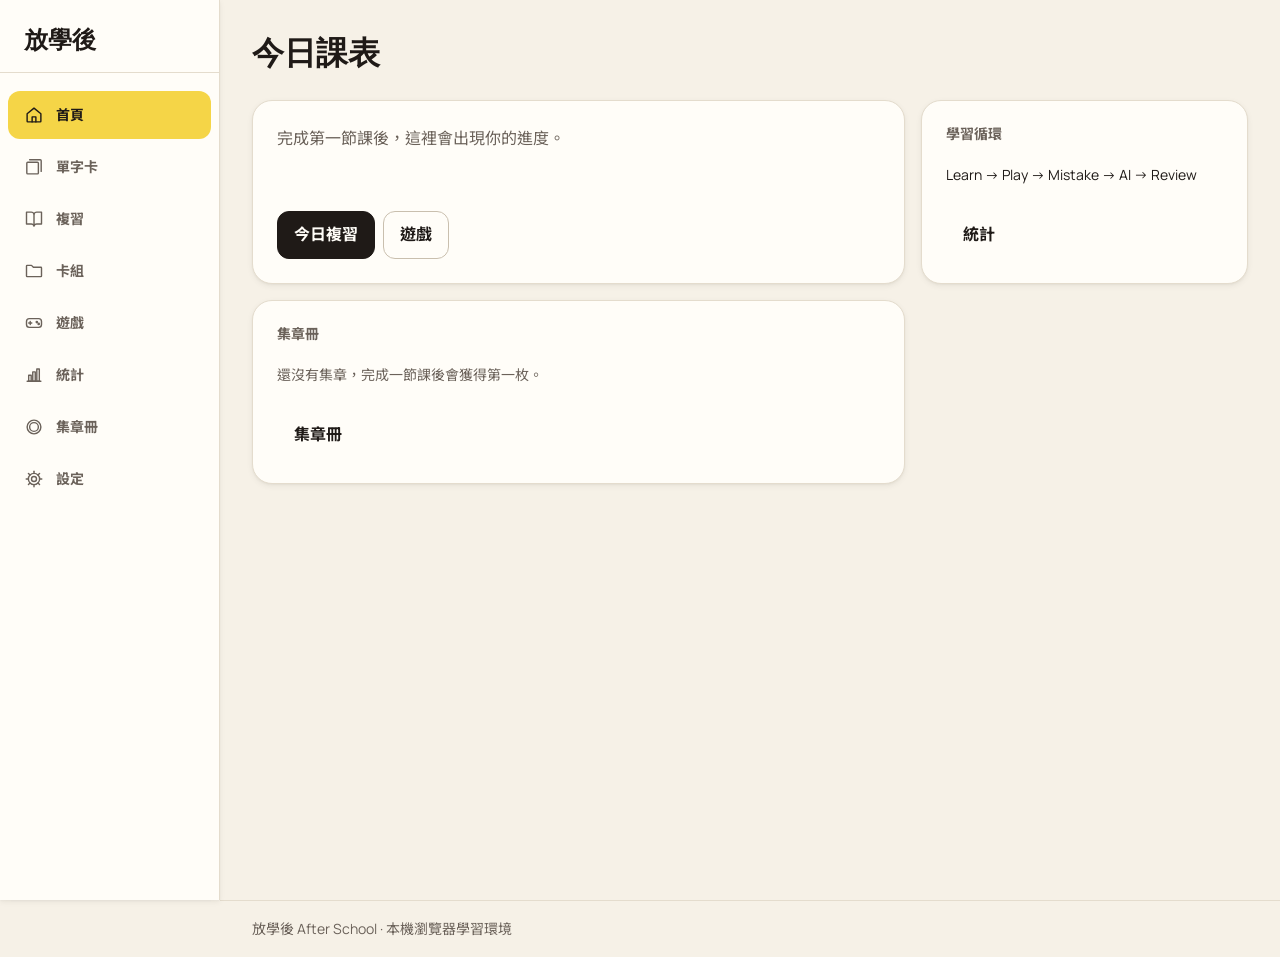
==== commit ae7a021c: "fix(m0-m3): harden TTS, curate course data, fix validation, mobile modal, i18n, and tests" ====
--- a/index.html
+++ b/index.html
@@ -7,15 +7,19 @@
   <meta name="description" content="放學後，才是真正的英文課。瀏覽器端英語學習網站。">
   <link rel="preconnect" href="https://fonts.googleapis.com">
   <link rel="preconnect" href="https://fonts.gstatic.com" crossorigin>
-  <link rel="stylesheet" href="https://fonts.googleapis.com/css2?family=Fraunces:opsz,wght@9..144,700&family=JetBrains+Mono:wght@400;700&family=LXGW+WenKai+TC:wght@400;700&family=Manrope:wght@400;700&family=Noto+Sans+TC:wght@400;700&family=Noto+Sans:wght@400;700&display=swap">
+  <link rel="stylesheet" href="https://fonts.googleapis.com/css2?family=Fraunces:opsz,wght@9..144,700&family=JetBrains+Mono:wght@400;700&family=LXGW+WenKai+TC:wght@400;700&family=Manrope:wght@400;700&family=Noto+Sans+TC:wght@400;700&family=Noto+Sans:wght@400;700&display=swap" media="print" onload="this.media='all'">
+  <noscript><link rel="stylesheet" href="https://fonts.googleapis.com/css2?family=Fraunces:opsz,wght@9..144,700&family=JetBrains+Mono:wght@400;700&family=LXGW+WenKai+TC:wght@400;700&family=Manrope:wght@400;700&family=Noto+Sans+TC:wght@400;700&family=Noto+Sans:wght@400;700&display=swap"></noscript>
   <link rel="stylesheet" href="./css/tokens.css">
   <link rel="stylesheet" href="./css/base.css">
   <link rel="stylesheet" href="./css/components.css">
   <link rel="stylesheet" href="./css/pages/app-shell.css">
+  <link rel="stylesheet" href="./css/pages/cards.css">
   <link rel="stylesheet" href="./css/pages/styleguide.css">
 </head>
 <body>
-  <a class="sr-only skip-link" href="#main-content" id="skip-link">跳至主內容</a>
+  <header class="sr-only" id="app-header">
+    <a class="skip-link" href="#main-content" id="skip-link">跳至主內容</a>
+  </header>
 
   <!-- Offline indicator -->
   <div class="offline-indicator" role="status" aria-live="polite" id="offline-indicator"></div>
@@ -45,8 +49,11 @@
 
   </div>
 
-  <!-- Scripts — load order: data → utils → store → i18n → bus → ui → router → pages → games → main -->
+  <footer class="app-footer" id="app-footer"></footer>
+
+  <!-- Scripts — load order: data → utils → store → audio → i18n → bus → ui → router → pages → games → main -->
   <script src="./data/english-2000-data.js"></script>
+  <script src="./data/card-fixes.js"></script>
 
   <script src="./js/util/dom.js"></script>
   <script src="./js/util/date.js"></script>
@@ -57,6 +64,11 @@
   <script src="./js/store/db.js"></script>
   <script src="./js/store/idb.js"></script>
   <script src="./js/store/settings.js"></script>
+  <script src="./js/store/leitner.js"></script>
+  <script src="./js/store/cards.js"></script>
+  <script src="./js/store/decks.js"></script>
+
+  <script src="./js/audio/tts.js"></script>
 
   <script src="./js/i18n/zh-TW.js"></script>
   <script src="./js/i18n/en.js"></script>
@@ -70,6 +82,7 @@
   <script src="./js/ui/stamp.js"></script>
   <script src="./js/ui/flashcard.js"></script>
   <script src="./js/ui/keyboard.js"></script>
+  <script src="./js/ui/card-form.js"></script>
 
   <script src="./js/router.js"></script>
 
--- a/css/components.css
+++ b/css/components.css
@@ -124,7 +124,7 @@
   font-weight: 700;
   line-height: 1.5;
   color: var(--on-tab);
-  border: 1px solid rgba(31, 26, 23, 0.18);
+  border: 1px solid var(--line-strong);
 }
 
 .skill-tab--vocab { background-color: var(--tab-vocab); }
@@ -174,6 +174,10 @@
   overflow: hidden;
   background-image: url("data:image/svg+xml,%3Csvg xmlns='http://www.w3.org/2000/svg' width='120' height='32'%3E%3Cline x1='0' y1='31' x2='120' y2='31' stroke='%236B625A' stroke-opacity='0.14' stroke-width='1'/%3E%3C/svg%3E");
   background-repeat: repeat;
+}
+
+:root[data-theme="dark"] .flashcard-face {
+  background-image: url("data:image/svg+xml,%3Csvg xmlns='http://www.w3.org/2000/svg' width='120' height='32'%3E%3Cline x1='0' y1='31' x2='120' y2='31' stroke='%23A39A8E' stroke-opacity='0.2' stroke-width='1'/%3E%3C/svg%3E");
 }
 
 .flashcard-face::after {
@@ -587,7 +591,7 @@
 
 .stamp-sub {
   font-family: var(--font-mono);
-  font-size: 12px;
+  font-size: var(--text-small);
   letter-spacing: 0.04em;
 }
 
@@ -762,6 +766,8 @@
 .modal-dialog {
   width: 100%;
   max-width: 480px;
+  max-height: calc(100dvh - 32px);
+  overflow-y: auto;
   background-color: var(--surface);
   color: var(--ink);
   border: 1px solid var(--line-strong);
--- a/css/pages/app-shell.css
+++ b/css/pages/app-shell.css
@@ -400,3 +400,24 @@
   color: var(--muted);
   flex-shrink: 0;
 }
+
+/* ── Semantic app footer (sibling landmark, hidden in games) ─ */
+.app-footer {
+  padding: var(--space-4) var(--space-4) calc(72px + env(safe-area-inset-bottom, 0px));
+  border-top: 1px solid var(--line);
+  color: var(--muted);
+  font-size: var(--text-small);
+  text-align: center;
+}
+
+@media (min-width: 1024px) {
+  .app-footer {
+    margin-left: 220px;
+    padding: var(--space-4) var(--space-8);
+    text-align: left;
+  }
+}
+
+body.is-in-game .app-footer {
+  display: none;
+}
--- a/css/pages/cards.css
+++ b/css/pages/cards.css
@@ -0,0 +1,341 @@
+/* ============================================================
+   Flashcards browser, card detail, and decks styles (M3)
+   ============================================================ */
+
+.page-header-actions {
+  margin-left: auto;
+  display: flex;
+  flex-wrap: wrap;
+  gap: var(--space-2);
+}
+
+/* ── Browse toolbar ────────────────────────────────────────── */
+.cards-toolbar {
+  display: flex;
+  flex-direction: column;
+  gap: var(--space-3);
+  margin-bottom: var(--space-6);
+}
+
+.cards-controls {
+  display: grid;
+  gap: var(--space-3);
+  grid-template-columns: 1fr;
+}
+
+@media (min-width: 640px) {
+  .cards-controls {
+    grid-template-columns: 2fr 1fr 1fr;
+  }
+}
+
+@media (min-width: 1024px) {
+  .cards-controls {
+    grid-template-columns: 2fr 1fr 1fr 1fr 1fr;
+  }
+}
+
+.cards-chip-row {
+  display: flex;
+  flex-wrap: wrap;
+  align-items: center;
+  gap: var(--space-2);
+}
+
+.cards-count {
+  margin-left: auto;
+  font-family: var(--font-mono);
+  font-size: var(--text-small);
+  color: var(--muted);
+}
+
+/* ── Card browse grid ──────────────────────────────────────── */
+.cards-grid {
+  display: grid;
+  gap: var(--space-4);
+  grid-template-columns: 1fr;
+}
+
+@media (min-width: 640px) {
+  .cards-grid {
+    grid-template-columns: repeat(2, minmax(0, 1fr));
+  }
+}
+
+@media (min-width: 1024px) {
+  .cards-grid {
+    grid-template-columns: repeat(3, minmax(0, 1fr));
+  }
+}
+
+.card-tile {
+  background: var(--surface);
+  border: 1px solid var(--line);
+  border-radius: var(--radius-lg);
+  padding: var(--space-4);
+  display: flex;
+  flex-direction: column;
+  gap: var(--space-2);
+  box-shadow: var(--shadow-1);
+  min-width: 0;
+}
+
+.card-tile-head {
+  display: flex;
+  align-items: center;
+  justify-content: space-between;
+  gap: var(--space-2);
+  min-height: 28px;
+}
+
+.card-tile-word {
+  font-family: var(--font-display);
+  font-size: var(--text-h2);
+  font-weight: 700;
+  color: var(--ink);
+  text-decoration: none;
+  overflow-wrap: anywhere;
+}
+
+.card-tile-word:hover {
+  background: var(--highlight);
+  color: var(--on-highlight);
+  border-radius: 4px;
+}
+
+.card-tile-zh {
+  font-family: var(--font-zh-card);
+  font-size: var(--text-body);
+  color: var(--ink);
+  overflow-wrap: anywhere;
+}
+
+.card-tile-badges {
+  display: flex;
+  flex-wrap: wrap;
+  gap: var(--space-1);
+}
+
+.card-badge {
+  display: inline-flex;
+  align-items: center;
+  padding: 2px 8px;
+  border-radius: var(--radius-pill);
+  border: 1px solid var(--line-strong);
+  font-family: var(--font-mono);
+  font-size: var(--text-small);
+  color: var(--muted);
+}
+
+.card-tile-foot {
+  margin-top: auto;
+  padding-top: var(--space-2);
+  border-top: 1px solid var(--line);
+  display: flex;
+  align-items: center;
+  justify-content: space-between;
+  gap: var(--space-2);
+}
+
+/* ── Pagination ────────────────────────────────────────────── */
+.pagination-bar {
+  display: flex;
+  flex-wrap: wrap;
+  align-items: center;
+  justify-content: space-between;
+  gap: var(--space-3);
+  margin-top: var(--space-6);
+  padding-top: var(--space-4);
+  border-top: 1px solid var(--line);
+}
+
+/* ── Card Form inside Modal ────────────────────────────────── */
+.card-form {
+  display: flex;
+  flex-direction: column;
+  gap: var(--space-3);
+}
+
+.card-form-row {
+  display: grid;
+  grid-template-columns: 1fr;
+  gap: var(--space-3);
+}
+
+@media (min-width: 640px) {
+  .card-form-row {
+    grid-template-columns: 1fr 1fr;
+  }
+}
+
+.deck-check-list {
+  display: flex;
+  flex-wrap: wrap;
+  gap: var(--space-2);
+}
+
+.deck-check-item {
+  display: inline-flex;
+  align-items: center;
+  gap: var(--space-2);
+  padding: var(--space-1) var(--space-3);
+  border: 1px solid var(--line-strong);
+  border-radius: var(--radius-pill);
+  min-height: 36px;
+  cursor: pointer;
+}
+
+/* ── Card Detail page ──────────────────────────────────────── */
+.detail-layout {
+  display: grid;
+  gap: var(--space-6);
+  grid-template-columns: 1fr;
+  align-items: start;
+}
+
+@media (min-width: 1024px) {
+  .detail-layout {
+    grid-template-columns: minmax(0, 520px) minmax(0, 1fr);
+  }
+}
+
+.detail-panel {
+  background: var(--surface);
+  border: 1px solid var(--line);
+  border-radius: var(--radius-lg);
+  padding: var(--space-6);
+  box-shadow: var(--shadow-1);
+  display: flex;
+  flex-direction: column;
+  gap: var(--space-4);
+}
+
+.detail-meta-grid {
+  display: grid;
+  grid-template-columns: repeat(2, minmax(0, 1fr));
+  gap: var(--space-3);
+}
+
+.detail-meta-item {
+  padding: var(--space-3);
+  border: 1px solid var(--line);
+  border-radius: var(--radius-md);
+  background: var(--bg);
+}
+
+.detail-meta-label {
+  font-size: var(--text-small);
+  color: var(--muted);
+}
+
+.detail-meta-value {
+  font-family: var(--font-mono);
+  font-weight: 700;
+}
+
+.detail-actions {
+  display: flex;
+  flex-wrap: wrap;
+  gap: var(--space-2);
+  padding-top: var(--space-3);
+  border-top: 1px solid var(--line);
+}
+
+/* ── Decks list ────────────────────────────────────────────── */
+.deck-list {
+  list-style: none;
+  margin: 0;
+  padding: 0;
+  display: flex;
+  flex-direction: column;
+  gap: var(--space-3);
+}
+
+.deck-row {
+  background: var(--surface);
+  border: 1px solid var(--line);
+  border-radius: var(--radius-lg);
+  padding: var(--space-4);
+  box-shadow: var(--shadow-1);
+  display: flex;
+  flex-wrap: wrap;
+  align-items: center;
+  gap: var(--space-4);
+}
+
+.deck-row.is-drag-over {
+  border-color: var(--ink);
+  background: var(--bg);
+}
+
+.deck-ring-dot {
+  width: 18px;
+  height: 18px;
+  border-radius: var(--radius-pill);
+  flex: 0 0 18px;
+  border: 2px solid var(--surface);
+  box-shadow: 0 0 0 1px var(--line-strong);
+}
+
+.deck-ring-dot--vocab { background: var(--tab-vocab); }
+.deck-ring-dot--grammar { background: var(--tab-grammar); }
+.deck-ring-dot--dialogue { background: var(--tab-dialogue); }
+.deck-ring-dot--muted { background: var(--muted); }
+.deck-ring-dot--ink { background: var(--ink); }
+
+.deck-info {
+  flex: 1 1 200px;
+  min-width: 0;
+}
+
+.deck-name {
+  font-family: var(--font-display);
+  font-size: var(--text-h2);
+  font-weight: 700;
+  overflow-wrap: anywhere;
+}
+
+.deck-sub {
+  display: flex;
+  flex-wrap: wrap;
+  gap: var(--space-2);
+  align-items: center;
+  font-size: var(--text-small);
+  color: var(--muted);
+}
+
+.deck-warn {
+  color: var(--wrong);
+  font-weight: 700;
+}
+
+.deck-actions {
+  display: flex;
+  flex-wrap: wrap;
+  gap: var(--space-2);
+}
+
+.ring-picker {
+  display: flex;
+  flex-wrap: wrap;
+  gap: var(--space-2);
+}
+
+.ring-choice {
+  display: inline-flex;
+  align-items: center;
+  gap: var(--space-2);
+  min-height: 44px;
+  padding: 0 var(--space-3);
+  border: 1px solid var(--line-strong);
+  border-radius: var(--radius-pill);
+  background: var(--surface);
+  color: var(--ink);
+  cursor: pointer;
+}
+
+.ring-choice.is-selected {
+  background: var(--highlight);
+  color: var(--on-highlight);
+  border-color: var(--ink);
+}
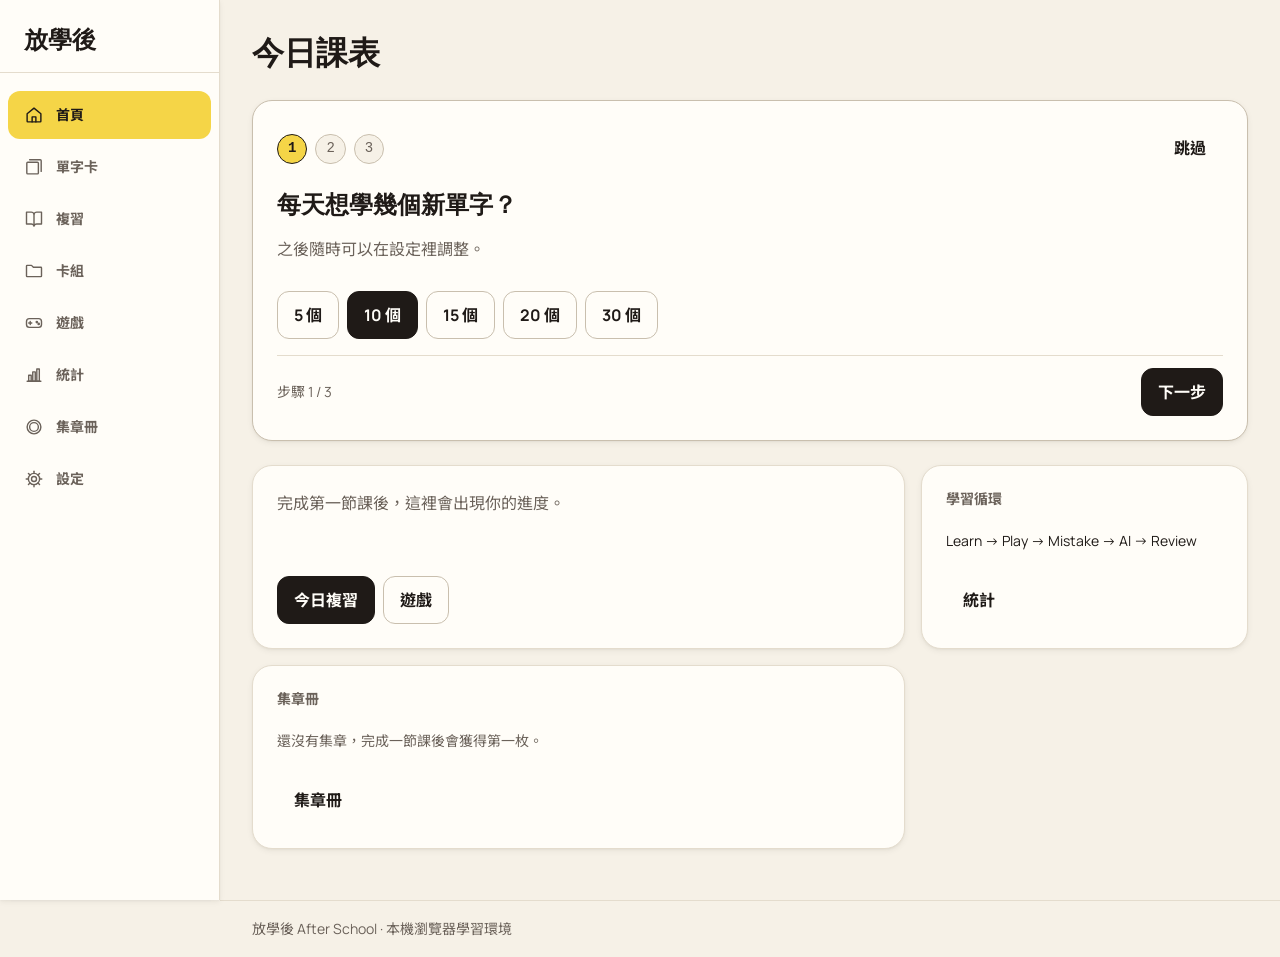
==== commit 38e1413e: "feat(m4): implement today's review, attempt log, sessions, card history, and onboarding" ====
--- a/index.html
+++ b/index.html
@@ -14,6 +14,7 @@
   <link rel="stylesheet" href="./css/components.css">
   <link rel="stylesheet" href="./css/pages/app-shell.css">
   <link rel="stylesheet" href="./css/pages/cards.css">
+  <link rel="stylesheet" href="./css/pages/review.css">
   <link rel="stylesheet" href="./css/pages/styleguide.css">
 </head>
 <body>
@@ -65,6 +66,7 @@
   <script src="./js/store/idb.js"></script>
   <script src="./js/store/settings.js"></script>
   <script src="./js/store/leitner.js"></script>
+  <script src="./js/store/attempts.js"></script>
   <script src="./js/store/cards.js"></script>
   <script src="./js/store/decks.js"></script>
 
@@ -83,6 +85,7 @@
   <script src="./js/ui/flashcard.js"></script>
   <script src="./js/ui/keyboard.js"></script>
   <script src="./js/ui/card-form.js"></script>
+  <script src="./js/ui/onboarding.js"></script>
 
   <script src="./js/router.js"></script>
 
--- a/css/pages/review.css
+++ b/css/pages/review.css
@@ -0,0 +1,362 @@
+/* ============================================================
+   Today's Review, Onboarding, and Card History timeline (M4)
+   Zero CSS gradients, zero z-index > 100, responsive 375–1440px
+   ============================================================ */
+
+/* ── Review header & progress ──────────────────────────────── */
+.review-header {
+  display: flex;
+  flex-wrap: wrap;
+  align-items: center;
+  justify-content: space-between;
+  gap: var(--space-3);
+  margin-bottom: var(--space-4);
+}
+
+.review-controls {
+  display: flex;
+  flex-wrap: wrap;
+  align-items: center;
+  gap: var(--space-3);
+}
+
+.review-deck-select {
+  min-width: 150px;
+  max-width: 240px;
+}
+
+.review-counter {
+  font-family: var(--font-mono);
+  font-size: var(--text-small);
+  font-weight: 700;
+  color: var(--muted);
+  white-space: nowrap;
+}
+
+.review-progress-wrap {
+  margin-bottom: var(--space-6);
+}
+
+.review-progress-track {
+  width: 100%;
+  height: 8px;
+  border-radius: var(--radius-pill);
+  background: var(--line);
+  overflow: hidden;
+}
+
+.review-progress-fill {
+  height: 100%;
+  background: var(--tab-vocab);
+  border-radius: var(--radius-pill);
+  transition: width 220ms ease;
+}
+
+/* ── Active review stage ───────────────────────────────────── */
+.review-stage {
+  max-width: 560px;
+  margin: 0 auto;
+  display: flex;
+  flex-direction: column;
+  gap: var(--space-4);
+}
+
+.review-meta-row {
+  display: flex;
+  flex-wrap: wrap;
+  align-items: center;
+  justify-content: space-between;
+  gap: var(--space-2);
+}
+
+.review-rate-panel {
+  display: flex;
+  flex-direction: column;
+  gap: var(--space-2);
+  padding-top: var(--space-2);
+}
+
+.review-rate-hint {
+  text-align: center;
+  font-size: var(--text-small);
+  color: var(--muted);
+  min-height: 22px;
+}
+
+.review-rate-grid {
+  display: grid;
+  grid-template-columns: repeat(3, minmax(0, 1fr));
+  gap: var(--space-2);
+}
+
+@media (max-width: 400px) {
+  .review-rate-grid {
+    gap: var(--space-1);
+  }
+}
+
+.rate-btn {
+  display: inline-flex;
+  flex-direction: column;
+  align-items: center;
+  justify-content: center;
+  gap: 2px;
+  min-height: 56px;
+  padding: var(--space-2) var(--space-2);
+  border-radius: var(--radius-md);
+  border: 1.5px solid var(--line-strong);
+  background: var(--surface);
+  color: var(--ink);
+  font-weight: 700;
+  cursor: pointer;
+  transition: background-color 140ms ease, border-color 140ms ease, opacity 140ms ease;
+}
+
+.rate-btn:hover:not(:disabled) {
+  background: var(--bg);
+}
+
+.rate-btn:disabled {
+  opacity: 0.45;
+  cursor: not-allowed;
+}
+
+.rate-btn--unknown {
+  border-color: var(--wrong);
+}
+
+.rate-btn--unknown .rate-btn-mark {
+  color: var(--wrong);
+}
+
+.rate-btn--fuzzy {
+  border-color: var(--line-strong);
+}
+
+.rate-btn--fuzzy .rate-btn-mark {
+  color: var(--muted);
+}
+
+.rate-btn--know {
+  border-color: var(--correct);
+}
+
+.rate-btn--know .rate-btn-mark {
+  color: var(--correct);
+}
+
+.rate-btn-top {
+  display: inline-flex;
+  align-items: center;
+  gap: var(--space-1);
+  font-size: var(--text-small);
+}
+
+.rate-btn-key {
+  font-family: var(--font-mono);
+  font-size: 12px;
+  color: var(--muted);
+}
+
+/* ── End screen summary ────────────────────────────────────── */
+.review-summary {
+  max-width: 560px;
+  margin: 0 auto;
+  background: var(--surface);
+  border: 1px solid var(--line);
+  border-radius: var(--radius-lg);
+  padding: var(--space-6);
+  box-shadow: var(--shadow-1);
+  display: flex;
+  flex-direction: column;
+  align-items: center;
+  text-align: center;
+  gap: var(--space-5);
+}
+
+.review-summary-title {
+  margin: 0;
+  font-family: var(--font-display);
+  font-size: var(--text-h2);
+}
+
+.review-summary-stats {
+  width: 100%;
+  display: grid;
+  grid-template-columns: repeat(3, minmax(0, 1fr));
+  gap: var(--space-3);
+}
+
+.review-stat-box {
+  padding: var(--space-3);
+  border: 1px solid var(--line);
+  border-radius: var(--radius-md);
+  background: var(--bg);
+}
+
+.review-stat-num {
+  font-family: var(--font-mono);
+  font-size: var(--text-h2);
+  font-weight: 700;
+}
+
+.review-stat-num--know { color: var(--correct); }
+.review-stat-num--unknown { color: var(--wrong); }
+
+.review-stat-label {
+  font-size: var(--text-small);
+  color: var(--muted);
+}
+
+.review-summary-actions {
+  display: flex;
+  flex-wrap: wrap;
+  justify-content: center;
+  gap: var(--space-2);
+  width: 100%;
+}
+
+/* ── Empty / no-due state ──────────────────────────────────── */
+.review-empty {
+  max-width: 560px;
+  margin: 0 auto;
+  background: var(--surface);
+  border: 1px solid var(--line);
+  border-radius: var(--radius-lg);
+  padding: var(--space-6);
+  box-shadow: var(--shadow-1);
+  text-align: center;
+  display: flex;
+  flex-direction: column;
+  align-items: center;
+  gap: var(--space-4);
+}
+
+.review-empty-actions {
+  display: flex;
+  flex-wrap: wrap;
+  justify-content: center;
+  gap: var(--space-2);
+}
+
+/* ── 3-step First-Visit Onboarding ─────────────────────────── */
+.onboarding-card {
+  background: var(--surface);
+  border: 1.5px solid var(--line-strong);
+  border-radius: var(--radius-lg);
+  padding: var(--space-6);
+  margin-bottom: var(--space-6);
+  box-shadow: var(--shadow-1);
+  display: flex;
+  flex-direction: column;
+  gap: var(--space-4);
+}
+
+.onboarding-head {
+  display: flex;
+  flex-wrap: wrap;
+  align-items: center;
+  justify-content: space-between;
+  gap: var(--space-2);
+}
+
+.onboarding-stepper {
+  display: inline-flex;
+  align-items: center;
+  gap: var(--space-2);
+  font-family: var(--font-mono);
+  font-size: var(--text-small);
+  color: var(--muted);
+}
+
+.onboarding-step-pill {
+  padding: 2px 10px;
+  border-radius: var(--radius-pill);
+  border: 1px solid var(--line-strong);
+  background: var(--bg);
+}
+
+.onboarding-step-pill.is-active {
+  background: var(--highlight);
+  color: var(--on-highlight);
+  border-color: var(--ink);
+  font-weight: 700;
+}
+
+.onboarding-step-pill.is-done {
+  border-color: var(--correct);
+  color: var(--correct);
+}
+
+.onboarding-title {
+  margin: 0;
+  font-family: var(--font-display);
+  font-size: var(--text-h2);
+}
+
+.onboarding-choices {
+  display: flex;
+  flex-wrap: wrap;
+  gap: var(--space-2);
+}
+
+.onboarding-card-preview {
+  max-width: 460px;
+  width: 100%;
+  margin: 0 auto;
+}
+
+.onboarding-foot {
+  display: flex;
+  flex-wrap: wrap;
+  align-items: center;
+  justify-content: space-between;
+  gap: var(--space-2);
+  padding-top: var(--space-3);
+  border-top: 1px solid var(--line);
+}
+
+/* ── Card Learning History timeline (Section 3.7) ──────────── */
+.history-list {
+  list-style: none;
+  margin: 0;
+  padding: 0;
+  display: flex;
+  flex-direction: column;
+  gap: var(--space-2);
+}
+
+.history-item {
+  display: flex;
+  flex-wrap: wrap;
+  align-items: center;
+  justify-content: space-between;
+  gap: var(--space-2);
+  padding: var(--space-3);
+  border: 1px solid var(--line);
+  border-radius: var(--radius-md);
+  background: var(--bg);
+  font-size: var(--text-small);
+}
+
+.history-item-main {
+  display: flex;
+  align-items: center;
+  gap: var(--space-2);
+  min-width: 0;
+}
+
+.history-mark {
+  font-weight: 700;
+  font-family: var(--font-mono);
+  flex: 0 0 auto;
+}
+
+.history-mark--ok { color: var(--correct); }
+.history-mark--no { color: var(--wrong); }
+
+.history-item-time {
+  font-family: var(--font-mono);
+  color: var(--muted);
+  white-space: nowrap;
+}
